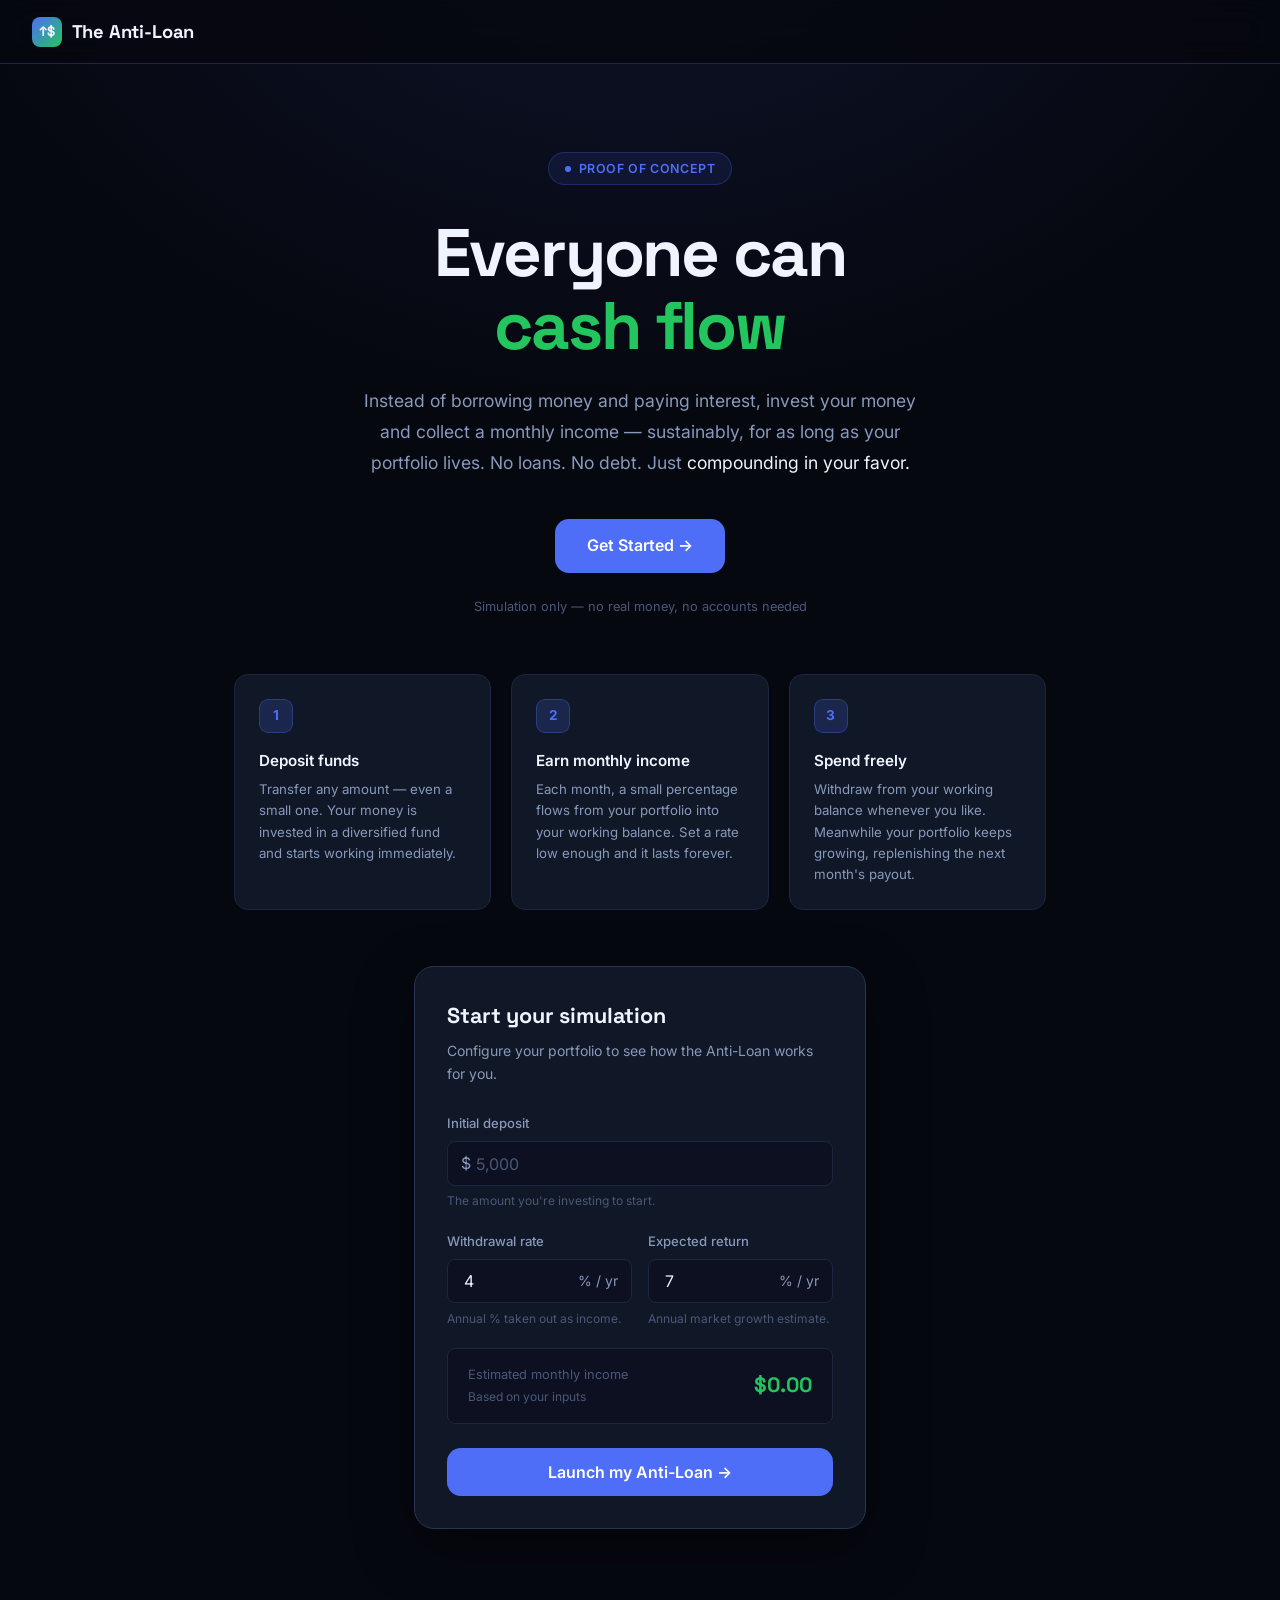
==== index.html @ a66e1c02 "Add files via upload Trying out claude" ====
<!DOCTYPE html>
<html lang="en">
<head>
  <meta charset="UTF-8" />
  <meta name="viewport" content="width=device-width, initial-scale=1.0" />
  <title>The Anti-Loan — Everyone Can Cash Flow</title>
  <link rel="stylesheet" href="css/styles.css" />
</head>
<body class="landing-bg">

  <!-- NAV -->
  <nav class="nav">
    <a href="index.html" class="nav-logo">
      <span class="logo-icon">↑$</span>
      The Anti-Loan
    </a>
    <div class="nav-links">
      <a href="dashboard.html" class="nav-link" id="nav-dashboard" style="display:none">Dashboard</a>
    </div>
  </nav>

  <!-- HERO -->
  <section class="landing-hero">
    <div class="hero-badge">
      <span class="dot"></span>
      Proof of Concept
    </div>
    <h1 class="hero-title">
      Everyone can<br>
      <span class="green">cash flow</span>
    </h1>
    <p class="hero-subtitle">
      Instead of borrowing money and paying interest, invest your money and
      collect a monthly income — sustainably, for as long as your portfolio lives.
      No loans. No debt. Just <span style="color:var(--text)">compounding in your favor.</span>
    </p>
    <div class="hero-cta">
      <a href="#setup" class="btn btn-primary btn-lg">Get Started →</a>
    </div>
    <p class="hero-note">Simulation only — no real money, no accounts needed</p>
  </section>

  <!-- HOW IT WORKS -->
  <div class="how-it-works">
    <div class="step-card">
      <div class="step-num">1</div>
      <div class="step-title">Deposit funds</div>
      <p class="step-desc">Transfer any amount — even a small one. Your money is invested in a diversified fund and starts working immediately.</p>
    </div>
    <div class="step-card">
      <div class="step-num">2</div>
      <div class="step-title">Earn monthly income</div>
      <p class="step-desc">Each month, a small percentage flows from your portfolio into your working balance. Set a rate low enough and it lasts forever.</p>
    </div>
    <div class="step-card">
      <div class="step-num">3</div>
      <div class="step-title">Spend freely</div>
      <p class="step-desc">Withdraw from your working balance whenever you like. Meanwhile your portfolio keeps growing, replenishing the next month's payout.</p>
    </div>
  </div>

  <!-- SETUP FORM -->
  <section class="setup-section" id="setup">
    <div class="setup-card">
      <h2 class="setup-card-title">Start your simulation</h2>
      <p class="setup-card-sub">Configure your portfolio to see how the Anti-Loan works for you.</p>

      <form id="setup-form" novalidate>

        <!-- Initial deposit -->
        <div class="form-group">
          <label class="form-label" for="deposit">Initial deposit</label>
          <div class="input-prefix-wrap">
            <span class="prefix">$</span>
            <input
              class="form-input" type="number" id="deposit"
              placeholder="5,000" min="1" step="any" required
            />
          </div>
          <p class="form-hint">The amount you're investing to start.</p>
        </div>

        <!-- Rates row -->
        <div class="rates-row">
          <div class="form-group">
            <label class="form-label" for="withdrawal-rate">Withdrawal rate</label>
            <div class="input-suffix-wrap">
              <span class="suffix">% / yr</span>
              <input
                class="form-input" type="number" id="withdrawal-rate"
                placeholder="4" value="4" min="0.1" max="99" step="0.1" required
              />
            </div>
            <p class="form-hint">Annual % taken out as income.</p>
          </div>
          <div class="form-group">
            <label class="form-label" for="annual-return">Expected return</label>
            <div class="input-suffix-wrap">
              <span class="suffix">% / yr</span>
              <input
                class="form-input" type="number" id="annual-return"
                placeholder="7" value="7" min="0.1" max="99" step="0.1" required
              />
            </div>
            <p class="form-hint">Annual market growth estimate.</p>
          </div>
        </div>

        <!-- Live payout preview -->
        <div class="payout-preview" id="payout-preview">
          <div>
            <div class="payout-preview-label">Estimated monthly income</div>
            <div style="font-size:0.75rem;color:var(--text-muted);margin-top:2px">Based on your inputs</div>
          </div>
          <div class="payout-preview-value" id="preview-amount">$0.00</div>
        </div>

        <!-- Error message -->
        <div id="form-error" style="display:none;color:var(--red);font-size:0.82rem;margin-bottom:1rem;padding:0.6rem 0.9rem;background:var(--red-dim);border-radius:var(--radius-sm);"></div>

        <button type="submit" class="btn btn-primary btn-full btn-lg" id="start-btn">
          Launch my Anti-Loan →
        </button>

      </form>
    </div>
  </section>

  <script src="js/state.js"></script>
  <script src="js/simulation.js"></script>
  <script src="js/utils.js"></script>
  <script>
    'use strict';

    // If already set up, show dashboard link and optionally redirect
    (function () {
      const s = AppState.get();
      if (s) {
        document.getElementById('nav-dashboard').style.display = 'inline-flex';
      }
    })();

    // Live payout preview
    function updatePreview() {
      const dep = parseFloat(document.getElementById('deposit').value) || 0;
      const wr  = parseFloat(document.getElementById('withdrawal-rate').value) || 4;
      const monthly = dep * (wr / 100 / 12);
      document.getElementById('preview-amount').textContent = Utils.fmt(monthly);
    }

    document.getElementById('deposit').addEventListener('input', updatePreview);
    document.getElementById('withdrawal-rate').addEventListener('input', updatePreview);
    updatePreview();

    // Form submission
    document.getElementById('setup-form').addEventListener('submit', function (e) {
      e.preventDefault();
      const errEl = document.getElementById('form-error');
      errEl.style.display = 'none';

      const deposit        = parseFloat(document.getElementById('deposit').value);
      const withdrawalRate = parseFloat(document.getElementById('withdrawal-rate').value);
      const annualReturn   = parseFloat(document.getElementById('annual-return').value);

      if (!deposit || deposit <= 0) {
        errEl.textContent = 'Please enter a valid deposit amount greater than $0.';
        errEl.style.display = 'block'; return;
      }
      if (!withdrawalRate || withdrawalRate <= 0) {
        errEl.textContent = 'Please enter a valid withdrawal rate.';
        errEl.style.display = 'block'; return;
      }
      if (!annualReturn || annualReturn <= 0) {
        errEl.textContent = 'Please enter a valid expected annual return.';
        errEl.style.display = 'block'; return;
      }
      if (withdrawalRate >= annualReturn) {
        // Allow but warn
      }

      const btn = document.getElementById('start-btn');
      btn.textContent = 'Setting up…';
      btn.disabled = true;

      AppState.init({ deposit, withdrawalRate, annualReturn });

      setTimeout(() => {
        window.location.href = 'dashboard.html';
      }, 300);
    });
  </script>
</body>
</html>
---- css/styles.css ----
@import url('https://fonts.googleapis.com/css2?family=Inter:wght@300;400;500;600;700&family=Space+Grotesk:wght@400;500;600;700&display=swap');

*, *::before, *::after { box-sizing: border-box; margin: 0; padding: 0; }

:root {
  --bg: #060810;
  --surface: #0c1020;
  --card: #101726;
  --card-alt: #141e30;
  --border: #1c2640;
  --border-light: #283450;

  --accent: #4f6ef7;
  --accent-hover: #3b5af0;
  --accent-glow: rgba(79, 110, 247, 0.18);

  --green: #22c55e;
  --green-dim: rgba(34, 197, 94, 0.1);
  --gold: #f59e0b;
  --gold-dim: rgba(245, 158, 11, 0.1);
  --red: #ef4444;
  --red-dim: rgba(239, 68, 68, 0.1);

  --text: #f0f4ff;
  --text-secondary: #8899bb;
  --text-muted: #4a5878;

  --radius: 14px;
  --radius-sm: 8px;
  --radius-lg: 20px;
  --shadow: 0 4px 24px rgba(0,0,0,0.5);
  --transition: 0.2s ease;
  --font: 'Inter', -apple-system, system-ui, sans-serif;
  --font-display: 'Space Grotesk', 'Inter', sans-serif;
}

body {
  background: var(--bg);
  color: var(--text);
  font-family: var(--font);
  min-height: 100vh;
  -webkit-font-smoothing: antialiased;
  line-height: 1.6;
}

/* ===== NAV ===== */
.nav {
  display: flex;
  align-items: center;
  justify-content: space-between;
  padding: 0 2rem;
  height: 64px;
  background: rgba(6, 8, 16, 0.85);
  backdrop-filter: blur(16px);
  border-bottom: 1px solid var(--border);
  position: sticky;
  top: 0;
  z-index: 100;
}
.nav-logo {
  font-family: var(--font-display);
  font-weight: 700;
  font-size: 1.15rem;
  color: var(--text);
  text-decoration: none;
  display: flex;
  align-items: center;
  gap: 0.6rem;
  letter-spacing: -0.01em;
}
.nav-logo .logo-icon {
  width: 30px; height: 30px;
  background: linear-gradient(135deg, #4f6ef7, #22c55e);
  border-radius: 8px;
  display: flex; align-items: center; justify-content: center;
  font-size: 0.85rem;
}
.nav-links { display: flex; gap: 0.25rem; }
.nav-link {
  color: var(--text-secondary);
  text-decoration: none;
  padding: 0.4rem 0.9rem;
  border-radius: var(--radius-sm);
  font-size: 0.875rem;
  font-weight: 500;
  transition: var(--transition);
}
.nav-link:hover { color: var(--text); background: rgba(255,255,255,0.05); }
.nav-link.active { color: var(--accent); background: var(--accent-glow); }
.nav-right { display: flex; align-items: center; gap: 0.75rem; }

/* ===== LAYOUT ===== */
.main { max-width: 1200px; margin: 0 auto; padding: 2rem 1.5rem; }

/* ===== CARDS ===== */
.card {
  background: var(--card);
  border: 1px solid var(--border);
  border-radius: var(--radius);
  padding: 1.5rem;
}

/* ===== STAT CARDS ===== */
.stat-card {
  background: var(--card);
  border: 1px solid var(--border);
  border-radius: var(--radius);
  padding: 1.5rem;
  position: relative;
  overflow: hidden;
  transition: border-color var(--transition);
}
.stat-card::before {
  content: '';
  position: absolute;
  top: 0; left: 0; right: 0;
  height: 2px;
  background: linear-gradient(90deg, var(--accent), transparent);
  opacity: 0;
  transition: opacity var(--transition);
}
.stat-card:hover::before { opacity: 1; }
.stat-card:hover { border-color: var(--border-light); }
.stat-label {
  font-size: 0.75rem;
  font-weight: 600;
  text-transform: uppercase;
  letter-spacing: 0.1em;
  color: var(--text-muted);
  margin-bottom: 0.6rem;
}
.stat-value {
  font-family: var(--font-display);
  font-size: 1.85rem;
  font-weight: 700;
  color: var(--text);
  line-height: 1.1;
  letter-spacing: -0.02em;
}
.stat-value.green { color: var(--green); }
.stat-value.gold { color: var(--gold); }
.stat-value.accent { color: var(--accent); }
.stat-sub {
  font-size: 0.78rem;
  color: var(--text-muted);
  margin-top: 0.45rem;
}

/* ===== GRIDS ===== */
.stats-grid {
  display: grid;
  grid-template-columns: repeat(4, 1fr);
  gap: 1rem;
  margin-bottom: 1.5rem;
}
@media (max-width: 900px) { .stats-grid { grid-template-columns: repeat(2, 1fr); } }
@media (max-width: 480px) { .stats-grid { grid-template-columns: 1fr; } }

.dashboard-grid {
  display: grid;
  grid-template-columns: 1fr 300px;
  gap: 1.5rem;
}
@media (max-width: 900px) { .dashboard-grid { grid-template-columns: 1fr; } }

/* ===== BUTTONS ===== */
.btn {
  display: inline-flex;
  align-items: center;
  justify-content: center;
  gap: 0.5rem;
  padding: 0.7rem 1.4rem;
  border-radius: var(--radius-sm);
  font-family: var(--font);
  font-size: 0.875rem;
  font-weight: 600;
  cursor: pointer;
  transition: all var(--transition);
  border: none;
  outline: none;
  text-decoration: none;
  white-space: nowrap;
}
.btn-primary { background: var(--accent); color: white; }
.btn-primary:hover { background: var(--accent-hover); transform: translateY(-1px); box-shadow: 0 4px 20px var(--accent-glow); }
.btn-ghost { background: rgba(255,255,255,0.05); color: var(--text); border: 1px solid var(--border); }
.btn-ghost:hover { background: rgba(255,255,255,0.08); border-color: var(--border-light); }
.btn-green { background: var(--green); color: #052010; font-weight: 700; }
.btn-green:hover { background: #16a34a; transform: translateY(-1px); }
.btn-lg { padding: 0.9rem 2rem; font-size: 1rem; border-radius: var(--radius); }
.btn-full { width: 100%; }
.btn:disabled { opacity: 0.45; cursor: not-allowed; transform: none !important; box-shadow: none !important; }

/* ===== FORMS ===== */
.form-group { margin-bottom: 1.25rem; }
.form-label {
  display: block;
  font-size: 0.82rem;
  font-weight: 500;
  color: var(--text-secondary);
  margin-bottom: 0.45rem;
}
.form-input {
  width: 100%;
  background: var(--surface);
  border: 1px solid var(--border);
  border-radius: var(--radius-sm);
  color: var(--text);
  font-family: var(--font);
  font-size: 1rem;
  padding: 0.7rem 1rem;
  transition: all var(--transition);
  outline: none;
}
.form-input:focus { border-color: var(--accent); box-shadow: 0 0 0 3px var(--accent-glow); }
.form-input::placeholder { color: var(--text-muted); }
.form-hint { font-size: 0.75rem; color: var(--text-muted); margin-top: 0.35rem; }
.input-prefix-wrap { position: relative; }
.input-prefix-wrap .prefix {
  position: absolute; left: 0.9rem; top: 50%; transform: translateY(-50%);
  color: var(--text-secondary); font-size: 1rem; pointer-events: none;
}
.input-prefix-wrap .form-input { padding-left: 1.75rem; }
.input-suffix-wrap { position: relative; }
.input-suffix-wrap .suffix {
  position: absolute; right: 0.9rem; top: 50%; transform: translateY(-50%);
  color: var(--text-secondary); font-size: 0.875rem; pointer-events: none;
}
.input-suffix-wrap .form-input { padding-right: 2.2rem; }

/* ===== BADGES ===== */
.badge {
  display: inline-flex; align-items: center; gap: 0.3rem;
  padding: 0.2rem 0.6rem; border-radius: 100px;
  font-size: 0.72rem; font-weight: 700; letter-spacing: 0.05em;
}
.badge-green { background: var(--green-dim); color: var(--green); }
.badge-gold { background: var(--gold-dim); color: var(--gold); }
.badge-red { background: var(--red-dim); color: var(--red); }
.badge-blue { background: var(--accent-glow); color: var(--accent); }

/* ===== DIVIDER ===== */
.divider { height: 1px; background: var(--border); margin: 1.25rem 0; }

/* ===== MODAL ===== */
.modal-overlay {
  position: fixed; inset: 0;
  background: rgba(0,0,0,0.75);
  backdrop-filter: blur(6px);
  display: flex; align-items: center; justify-content: center;
  z-index: 1000; opacity: 0; pointer-events: none;
  transition: opacity var(--transition);
}
.modal-overlay.open { opacity: 1; pointer-events: all; }
.modal {
  background: var(--card);
  border: 1px solid var(--border-light);
  border-radius: var(--radius-lg);
  padding: 2rem;
  width: 100%; max-width: 440px;
  margin: 1rem;
  transform: scale(0.95) translateY(8px);
  transition: transform var(--transition);
  box-shadow: var(--shadow);
}
.modal-overlay.open .modal { transform: scale(1) translateY(0); }
.modal-header {
  display: flex; align-items: center; justify-content: space-between;
  margin-bottom: 1.5rem;
}
.modal-title { font-family: var(--font-display); font-size: 1.15rem; font-weight: 700; }
.modal-close {
  background: none; border: none; color: var(--text-muted);
  cursor: pointer; font-size: 1.3rem; padding: 0.2rem;
  border-radius: 6px; transition: color var(--transition); line-height: 1;
}
.modal-close:hover { color: var(--text); }

/* ===== SECTION HEADER ===== */
.section-header {
  display: flex; align-items: center; justify-content: space-between;
  margin-bottom: 1.25rem;
}
.section-title {
  font-family: var(--font-display);
  font-size: 0.95rem; font-weight: 600; color: var(--text);
}

/* ===== TABLE ===== */
.table-wrapper { overflow-x: auto; }
table { width: 100%; border-collapse: collapse; }
th {
  text-align: left; font-size: 0.72rem; font-weight: 700;
  text-transform: uppercase; letter-spacing: 0.1em;
  color: var(--text-muted); padding: 0.75rem 1rem;
  border-bottom: 1px solid var(--border);
}
td {
  padding: 0.85rem 1rem; font-size: 0.875rem;
  border-bottom: 1px solid rgba(28,38,64,0.6);
  color: var(--text-secondary);
}
tr:last-child td { border-bottom: none; }
tr:hover td { background: rgba(255,255,255,0.015); }

/* ===== CHART ===== */
.chart-container { position: relative; height: 260px; }

/* ===== ACTION BUTTONS ===== */
.action-btn {
  display: flex; align-items: center; gap: 0.85rem;
  padding: 0.9rem 1.1rem;
  border-radius: var(--radius-sm);
  background: var(--surface);
  border: 1px solid var(--border);
  color: var(--text); cursor: pointer;
  transition: all var(--transition);
  font-family: var(--font);
  text-align: left; width: 100%;
}
.action-btn:hover { border-color: var(--border-light); background: var(--card-alt); transform: translateX(2px); }
.action-icon {
  width: 36px; height: 36px; border-radius: 8px;
  display: flex; align-items: center; justify-content: center;
  font-size: 1rem; flex-shrink: 0;
}
.action-icon.blue { background: var(--accent-glow); }
.action-icon.green { background: var(--green-dim); }
.action-icon.gold { background: var(--gold-dim); }
.action-icon.red { background: var(--red-dim); }
.action-text { flex: 1; }
.action-title { font-size: 0.875rem; font-weight: 600; }
.action-desc { font-size: 0.75rem; color: var(--text-muted); margin-top: 0.1rem; }

/* ===== SETTINGS COLLAPSE ===== */
.settings-toggle {
  display: flex; align-items: center; justify-content: space-between;
  width: 100%; background: var(--surface); border: 1px solid var(--border);
  border-radius: var(--radius-sm); padding: 0.8rem 1.1rem;
  color: var(--text-secondary); font-family: var(--font);
  font-size: 0.85rem; cursor: pointer; transition: all var(--transition);
}
.settings-toggle:hover { color: var(--text); border-color: var(--border-light); }
.settings-toggle .arrow { transition: transform var(--transition); }
.settings-toggle.open .arrow { transform: rotate(180deg); }
.settings-content {
  display: none; padding: 1.25rem;
  background: var(--surface);
  border: 1px solid var(--border); border-top: none;
  border-radius: 0 0 var(--radius-sm) var(--radius-sm);
}
.settings-content.open { display: block; }

/* ===== SUSTAINABILITY BAR ===== */
.sustain-wrap {
  padding: 1rem 1.1rem;
  background: var(--surface);
  border: 1px solid var(--border);
  border-radius: var(--radius-sm);
  margin-top: 0.75rem;
}
.sustain-bar-track {
  height: 5px; background: var(--border);
  border-radius: 100px; overflow: hidden; margin: 0.5rem 0;
}
.sustain-bar-fill {
  height: 100%; border-radius: 100px;
  transition: width 0.6s ease, background 0.4s ease;
}
.sustain-text { font-size: 0.78rem; }

/* ===== TOAST ===== */
.toast {
  position: fixed; bottom: 2rem; right: 2rem;
  background: var(--card-alt);
  border: 1px solid var(--border);
  border-left: 3px solid var(--accent);
  border-radius: var(--radius);
  padding: 0.9rem 1.2rem;
  font-size: 0.875rem; z-index: 2000;
  transform: translateY(80px); opacity: 0;
  transition: all 0.3s cubic-bezier(0.34, 1.56, 0.64, 1);
  max-width: 340px; box-shadow: var(--shadow);
}
.toast.show { transform: translateY(0); opacity: 1; }

/* ===== TEXT HELPERS ===== */
.text-green { color: var(--green) !important; }
.text-red { color: var(--red) !important; }
.text-gold { color: var(--gold) !important; }
.text-accent { color: var(--accent) !important; }
.text-muted { color: var(--text-muted) !important; }
.text-secondary { color: var(--text-secondary) !important; }
.font-mono { font-family: 'SF Mono', 'Fira Code', 'Consolas', monospace; }
.font-display { font-family: var(--font-display); }

/* ===== LANDING PAGE ===== */
.landing-bg {
  background:
    radial-gradient(ellipse 80% 50% at 50% -10%, rgba(79, 110, 247, 0.12) 0%, transparent 70%),
    var(--bg);
}
.landing-hero {
  text-align: center;
  padding: 5.5rem 1.5rem 3.5rem;
  max-width: 820px; margin: 0 auto;
}
.hero-badge {
  display: inline-flex; align-items: center; gap: 0.5rem;
  background: rgba(79,110,247,0.1);
  border: 1px solid rgba(79,110,247,0.25);
  color: var(--accent);
  padding: 0.35rem 1rem; border-radius: 100px;
  font-size: 0.78rem; font-weight: 600;
  margin-bottom: 2rem; letter-spacing: 0.05em;
  text-transform: uppercase;
}
.hero-badge .dot {
  width: 6px; height: 6px; border-radius: 50%;
  background: var(--accent);
  animation: pulse 2s infinite;
}
@keyframes pulse {
  0%, 100% { opacity: 1; }
  50% { opacity: 0.4; }
}
.hero-title {
  font-family: var(--font-display);
  font-size: clamp(2.4rem, 6vw, 4.2rem);
  font-weight: 700;
  line-height: 1.08;
  margin-bottom: 1.5rem;
  letter-spacing: -0.03em;
}
.hero-title .accent { color: var(--accent); }
.hero-title .green { color: var(--green); }
.hero-subtitle {
  font-size: 1.1rem; color: var(--text-secondary);
  line-height: 1.75; margin-bottom: 2.5rem;
  max-width: 580px; margin-left: auto; margin-right: auto;
}
.hero-cta { display: flex; gap: 1rem; justify-content: center; flex-wrap: wrap; margin-bottom: 1.5rem; }
.hero-note { font-size: 0.8rem; color: var(--text-muted); }

/* Preview payout pill */
.preview-pill {
  display: inline-flex; align-items: center; gap: 0.75rem;
  background: var(--card); border: 1px solid var(--border);
  border-radius: 100px; padding: 0.6rem 1.2rem;
  font-size: 0.875rem; color: var(--text-secondary);
}
.preview-pill .amount {
  font-family: var(--font-display);
  font-size: 1.1rem; font-weight: 700; color: var(--green);
}

/* How-it-works */
.how-it-works {
  display: grid;
  grid-template-columns: repeat(3, 1fr);
  gap: 1.25rem;
  max-width: 860px; margin: 0 auto 3.5rem;
  padding: 0 1.5rem;
}
@media (max-width: 680px) { .how-it-works { grid-template-columns: 1fr; } }
.step-card {
  background: var(--card); border: 1px solid var(--border);
  border-radius: var(--radius); padding: 1.5rem;
  text-align: left;
}
.step-num {
  width: 34px; height: 34px; border-radius: 9px;
  background: var(--accent-glow);
  border: 1px solid rgba(79,110,247,0.3);
  color: var(--accent); font-weight: 700; font-size: 0.85rem;
  display: flex; align-items: center; justify-content: center;
  margin-bottom: 1rem;
}
.step-title { font-weight: 600; font-size: 0.95rem; margin-bottom: 0.4rem; }
.step-desc { font-size: 0.83rem; color: var(--text-secondary); line-height: 1.6; }

/* Setup card */
.setup-section { max-width: 500px; margin: 0 auto 5rem; padding: 0 1.5rem; }
.setup-card {
  background: var(--card); border: 1px solid var(--border-light);
  border-radius: var(--radius-lg); padding: 2rem;
  box-shadow: 0 20px 60px rgba(0,0,0,0.4);
}
.setup-card-title { font-family: var(--font-display); font-size: 1.35rem; font-weight: 700; margin-bottom: 0.4rem; }
.setup-card-sub { font-size: 0.875rem; color: var(--text-secondary); margin-bottom: 1.75rem; }

/* Rate sliders row */
.rates-row { display: grid; grid-template-columns: 1fr 1fr; gap: 1rem; }
@media (max-width: 480px) { .rates-row { grid-template-columns: 1fr; } }

/* Payout preview inside setup */
.payout-preview {
  background: var(--surface); border: 1px solid var(--border);
  border-radius: var(--radius-sm);
  padding: 1rem 1.25rem; margin-bottom: 1.5rem;
  display: flex; align-items: center; justify-content: space-between;
}
.payout-preview-label { font-size: 0.8rem; color: var(--text-muted); }
.payout-preview-value {
  font-family: var(--font-display);
  font-size: 1.3rem; font-weight: 700; color: var(--green);
}

/* ===== EMPTY STATE ===== */
.empty-state { text-align: center; padding: 3rem 1.5rem; color: var(--text-muted); }
.empty-state h3 { font-size: 0.95rem; margin-bottom: 0.5rem; color: var(--text-secondary); }

/* ===== SCROLLBAR ===== */
::-webkit-scrollbar { width: 6px; height: 6px; }
::-webkit-scrollbar-track { background: transparent; }
::-webkit-scrollbar-thumb { background: var(--border); border-radius: 3px; }
::-webkit-scrollbar-thumb:hover { background: var(--border-light); }
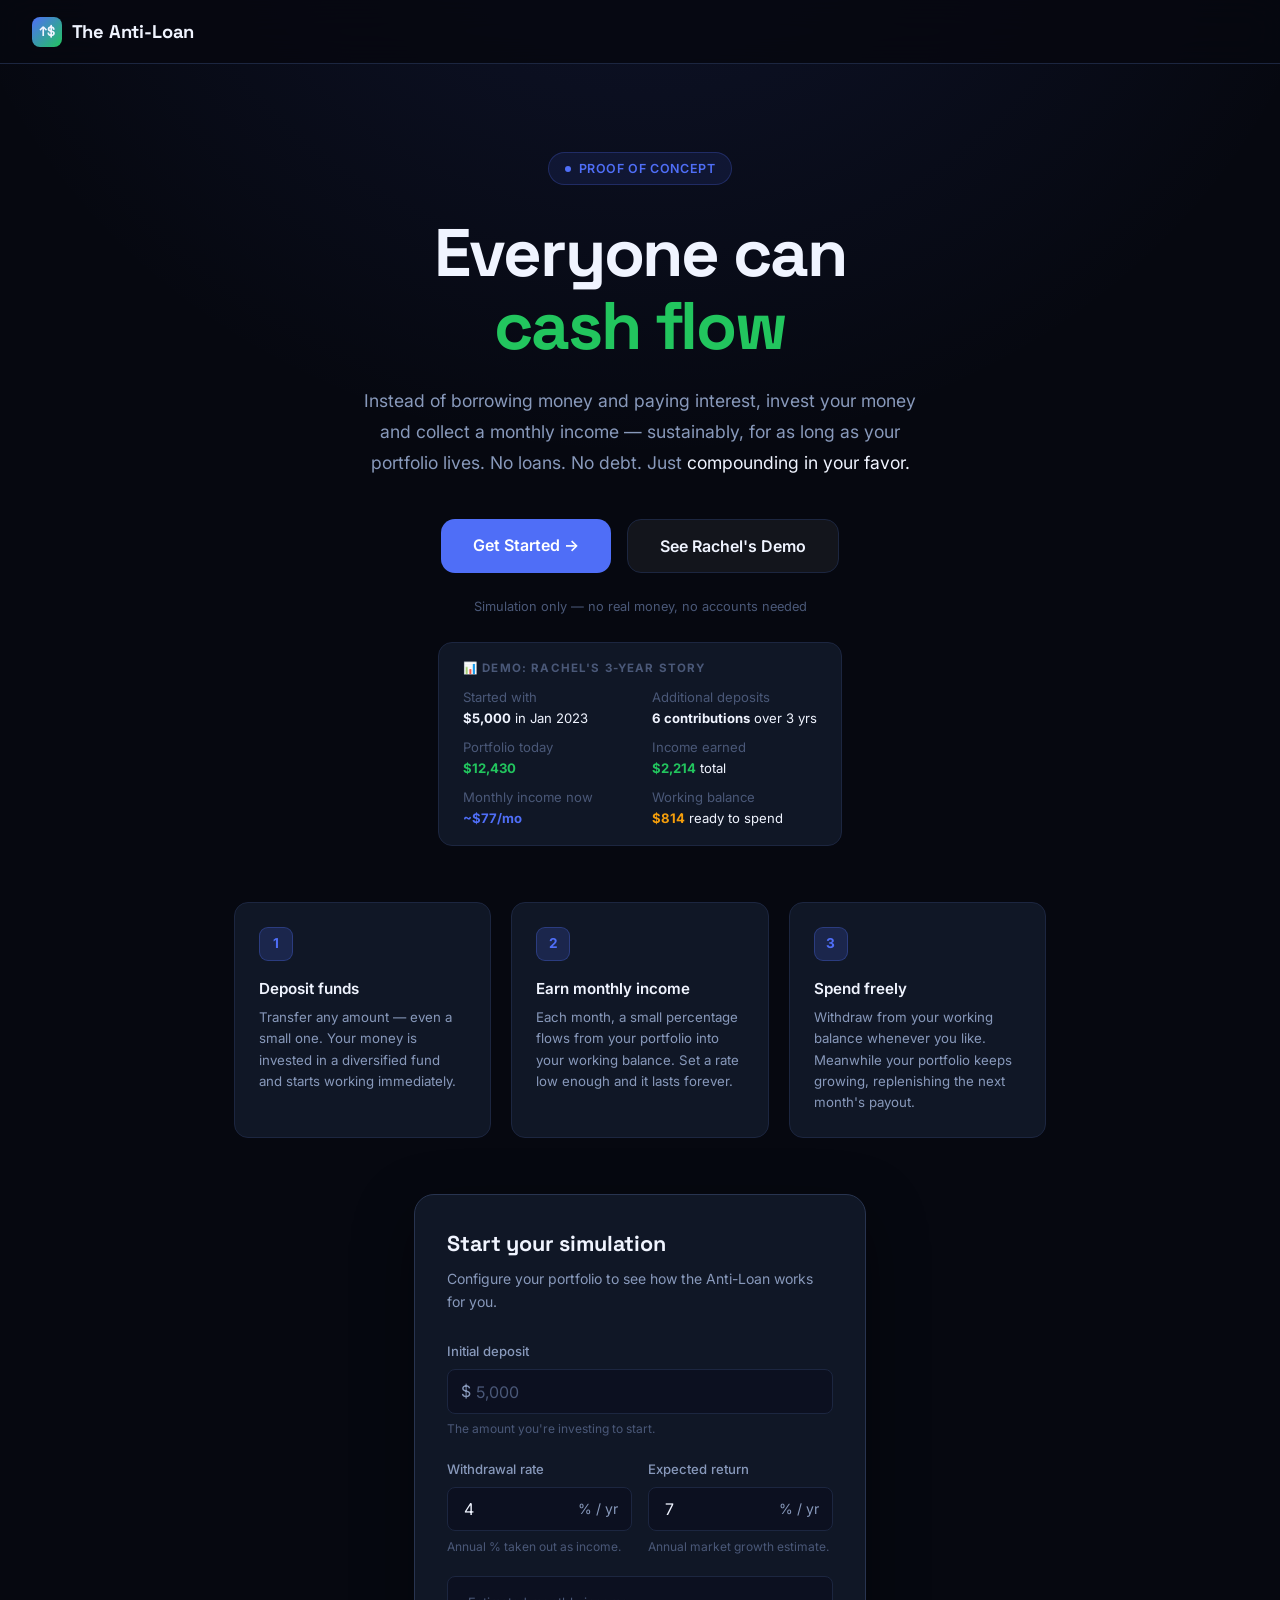
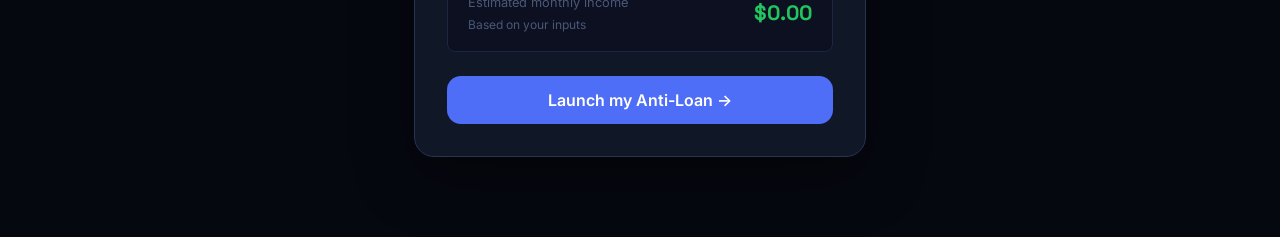
==== commit 8024b15e: "Add files via upload Add demo data" ====
--- a/index.html
+++ b/index.html
@@ -36,8 +36,24 @@
     </p>
     <div class="hero-cta">
       <a href="#setup" class="btn btn-primary btn-lg">Get Started →</a>
+      <button onclick="loadDemo()" class="btn btn-ghost btn-lg" id="demo-btn">
+        See Rachel's Demo
+      </button>
     </div>
     <p class="hero-note">Simulation only — no real money, no accounts needed</p>
+
+    <!-- Demo context card -->
+    <div style="display:inline-block;margin-top:1.5rem;background:var(--card);border:1px solid var(--border);border-radius:var(--radius);padding:1rem 1.5rem;text-align:left;max-width:480px;">
+      <div style="font-size:0.72rem;font-weight:700;text-transform:uppercase;letter-spacing:0.1em;color:var(--text-muted);margin-bottom:0.6rem;">📊 Demo: Rachel's 3-Year Story</div>
+      <div style="display:grid;grid-template-columns:1fr 1fr;gap:0.5rem 1.5rem;font-size:0.82rem;">
+        <div><span style="color:var(--text-muted)">Started with</span><br><strong style="color:var(--text)">$5,000</strong> in Jan 2023</div>
+        <div><span style="color:var(--text-muted)">Additional deposits</span><br><strong style="color:var(--text)">6 contributions</strong> over 3 yrs</div>
+        <div><span style="color:var(--text-muted)">Portfolio today</span><br><strong style="color:var(--green)">$12,430</strong></div>
+        <div><span style="color:var(--text-muted)">Income earned</span><br><strong style="color:var(--green)">$2,214</strong> total</div>
+        <div><span style="color:var(--text-muted)">Monthly income now</span><br><strong style="color:var(--accent)">~$77/mo</strong></div>
+        <div><span style="color:var(--text-muted)">Working balance</span><br><strong style="color:var(--gold)">$814</strong> ready to spend</div>
+      </div>
+    </div>
   </section>
 
   <!-- HOW IT WORKS -->
@@ -129,6 +145,7 @@
   <script src="js/state.js"></script>
   <script src="js/simulation.js"></script>
   <script src="js/utils.js"></script>
+  <script src="js/demo.js"></script>
   <script>
     'use strict';
 
